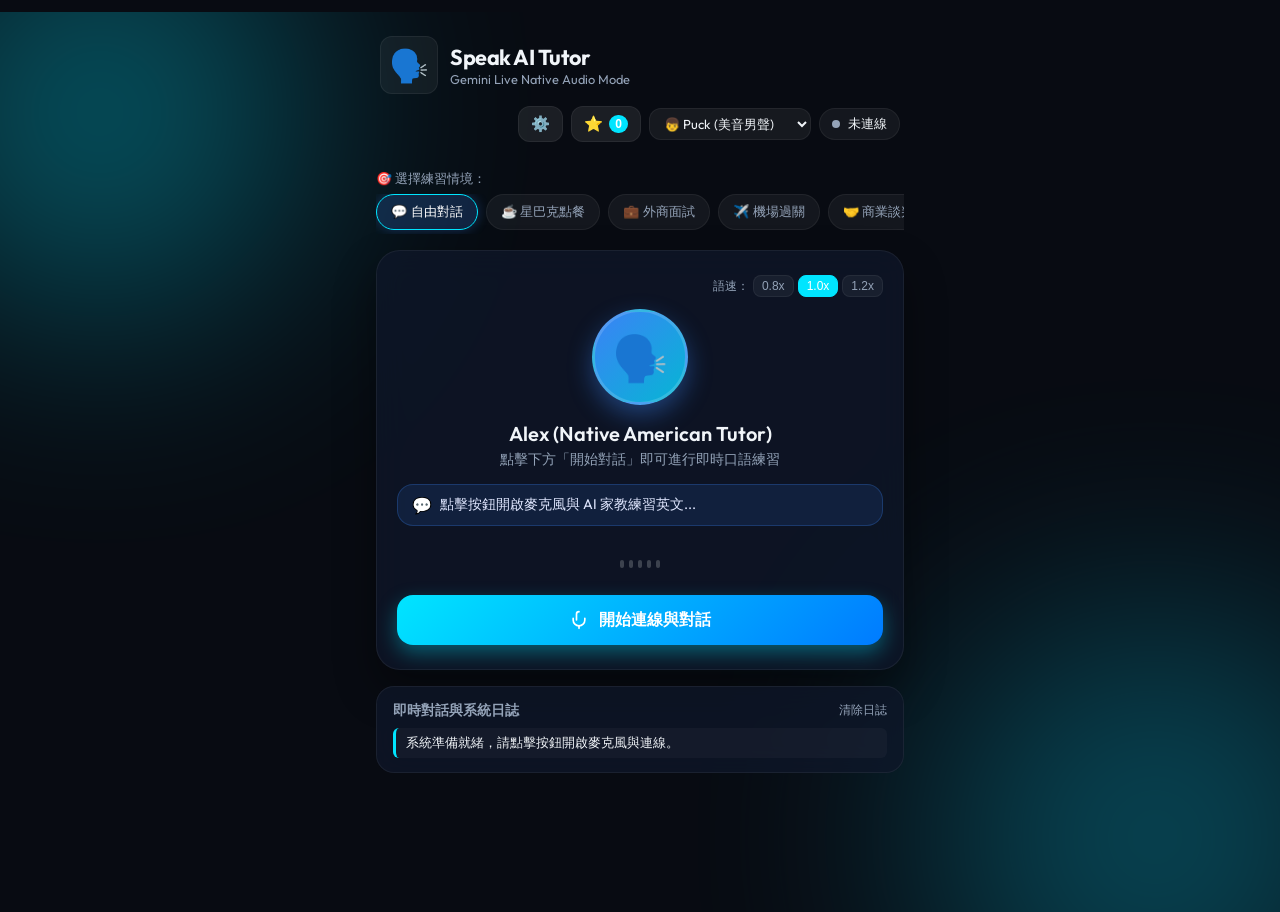
==== frontend/index.html @ 6828109a "1500" ====
<!DOCTYPE html>
<html lang="zh-TW">
<head>
    <meta charset="UTF-8">
    <meta name="viewport" content="width=device-width, initial-scale=1.0, maximum-scale=1.0, user-scalable=no">
    <title>Speak AI Tutor - Complete English Learning App</title>
    
    <!-- PWA Primary Meta Tags -->
    <meta name="theme-color" content="#6366f1">
    <meta name="description" content="全功能 Speak AI 英文家教 - 情境角色扮演、即時文法糾正卡片與單字庫">
    <link rel="manifest" href="manifest.json">
    <link rel="icon" type="image/svg+xml" href="icon.svg">
    
    <!-- iOS PWA Mobile Meta Tags -->
    <meta name="apple-mobile-web-app-capable" content="yes">
    <meta name="apple-mobile-web-app-status-bar-style" content="black-translucent">
    <meta name="apple-mobile-web-app-title" content="Speak AI">
    <link rel="apple-touch-icon" href="icon.svg">

    <!-- Google Fonts -->
    <link rel="preconnect" href="https://fonts.googleapis.com">
    <link rel="preconnect" href="https://fonts.gstatic.com" crossorigin>
    <link href="https://fonts.googleapis.com/css2?family=Outfit:wght@300;400;500;600;700&display=swap" rel="stylesheet">
    
    <link rel="stylesheet" href="speak_style_v2.css">
</head>
<body>
    <div class="background-decor">
        <div class="glow glow-1"></div>
        <div class="glow glow-2"></div>
    </div>

    <div class="app-container">
        <!-- Header -->
        <header class="app-header">
            <div class="logo-area">
                <div class="logo-icon">🗣️</div>
                <div>
                    <h1>Speak AI Tutor</h1>
                    <p class="subtitle">Gemini Live Native Audio Mode</p>
                </div>
            </div>
            
            <div class="header-right">
                <!-- Streak Flame Badge -->
                <div class="streak-badge" id="streakBadge" title="每日口說連勝紀錄">
                    🔥 <span class="streak-count" id="streakCount">0</span>
                </div>

                <!-- Settings Button (API Key & Model & Backend WS) -->
                <button id="openBackendSettingsBtn" class="icon-btn" title="API Key 與模型設定">
                    ⚙️
                </button>

                <!-- Saved Vocab Bank Trigger Button -->
                <button id="openVocabBtn" class="icon-btn" title="查看收藏單字片語庫">
                    ⭐ <span class="vocab-badge" id="vocabCount">0</span>
                </button>

                <!-- Voice Selector -->
                <select id="voiceSelect" class="voice-select" title="選擇 AI 家教聲線">
                    <option value="Puck">👦 Puck (美音男聲)</option>
                    <option value="Kore">👩 Kore (美音女聲)</option>
                    <option value="Aoede">👩‍🏫 Aoede (溫和女聲)</option>
                    <option value="Fenrir">🧔 Fenrir (渾厚男聲)</option>
                </select>

                <div class="status-badge" id="statusBadge">
                    <span class="status-dot"></span>
                    <span id="statusText">未連線</span>
                </div>
            </div>
        </header>

        <!-- Scenario Bar (Speak App Feature 1: Roleplay Scenarios) -->
        <section class="scenario-bar">
            <label class="section-label">🎯 選擇練習情境：</label>
            <div class="scenario-chips">
                <button class="chip active" data-scenario="freetalk">💬 自由對話</button>
                <button class="chip" data-scenario="starbucks">☕ 星巴克點餐</button>
                <button class="chip" data-scenario="interview">💼 外商面試</button>
                <button class="chip" data-scenario="airport">✈️ 機場過關</button>
                <button class="chip" data-scenario="business">🤝 商業談判</button>
            </div>
        </section>

        <!-- Main Voice Visualizer Card -->
        <main class="tutor-card">
            <div class="card-top-bar">
                <div class="speed-selector">
                    <span>語速：</span>
                    <button class="speed-btn" data-speed="0.8">0.8x</button>
                    <button class="speed-btn active" data-speed="1.0">1.0x</button>
                    <button class="speed-btn" data-speed="1.2">1.2x</button>
                </div>
            </div>

            <div class="avatar-wrapper">
                <div class="pulse-ring" id="pulseRing"></div>
                <div class="avatar-circle" id="avatarCircle">
                    <span class="avatar-emoji" id="avatarEmoji">🗣️</span>
                </div>
            </div>

            <div class="tutor-info">
                <h2 id="tutorName">Alex (Native American Tutor)</h2>
                <p id="tutorStatus">點擊下方「開始對話」即可進行即時口語練習</p>
            </div>

            <!-- Real-time Live Subtitle Banner -->
            <div class="caption-container" id="captionContainer">
                <div class="caption-bubble" id="captionBubble">
                    <span class="caption-icon">💬</span>
                    <span class="caption-text" id="captionText">點擊按鈕開啟麥克風與 AI 家教練習英文...</span>
                </div>
            </div>

            <!-- Grammar Correction Card Component (Speak App Feature 2: Real-time Correction) -->
            <div class="correction-card hidden" id="correctionCard">
                <div class="correction-header">
                    <span>🛠️ 文法與地道表達修復建議</span>
                    <button id="saveCorrectionBtn" class="btn-text">⭐ 收藏此卡片</button>
                </div>
                <div class="correction-body">
                    <div class="correction-row original">
                        <span class="label">原句：</span>
                        <span id="originalText">--</span>
                    </div>
                    <div class="correction-row corrected">
                        <span class="label">建議修正：</span>
                        <span id="correctedText">--</span>
                    </div>
                    <div class="correction-row explanation">
                        <span class="label">💡 說明：</span>
                        <span id="explanationText">--</span>
                    </div>
                </div>
            </div>

            <!-- Audio Wave Visualizer -->
            <div class="wave-visualizer">
                <div class="bar"></div>
                <div class="bar"></div>
                <div class="bar"></div>
                <div class="bar"></div>
                <div class="bar"></div>
            </div>

            <!-- Action Controls -->
            <div class="controls-area">
                <button id="toggleBtn" class="btn btn-primary">
                    <svg class="mic-icon" xmlns="http://www.w3.org/2000/svg" viewBox="0 0 24 24" fill="none" stroke="currentColor" stroke-width="2" stroke-linecap="round" stroke-linejoin="round">
                        <path d="M12 2a3 3 0 0 0-3 3v7a3 3 0 0 6 0V5a3 3 0 0 0-3-3z"/>
                        <path d="M19 10v2a7 7 0 0 1-14 0v-2"/>
                        <line x1="12" y1="19" x2="12" y2="22"/>
                    </svg>
                    <span id="btnText">開始連線與對話</span>
                </button>
            </div>
        </main>

        <!-- Dynamic Log / Live Feedback Sub-window -->
        <section class="log-card">
            <div class="log-header">
                <h3>即時對話與系統日誌</h3>
                <button id="clearLogBtn" class="btn-text">清除日誌</button>
            </div>
            <div class="log-content" id="logContent">
                <div class="log-item info">系統準備就緒，請點擊按鈕開啟麥克風與連線。</div>
            </div>
        </section>
    </div>

    <!-- Modal 1: Saved Vocab & Phrase Bank -->
    <div class="modal-overlay hidden" id="vocabModal">
        <div class="modal-card">
            <div class="modal-header">
                <h3>⭐ 我的單字與地道片語收藏庫</h3>
                <div style="display:flex; align-items:center; gap:8px;">
                    <button class="start-review-btn" id="startReviewBtn" title="開始間隔複習">📝 開始複習</button>
                    <button class="close-btn" id="closeVocabModalBtn">&times;</button>
                </div>
            </div>
            <div class="modal-body" id="vocabList">
                <div class="empty-state">尚無收藏卡片。可以在對話中點擊「⭐ 收藏此卡片」將重點句加入收藏庫。</div>
            </div>
        </div>
    </div>

    <!-- Modal 2: Post-Session Summary Report -->
    <div class="modal-overlay hidden" id="summaryModal">
        <div class="modal-card">
            <div class="modal-header">
                <h3>🎉 口語練習成績單與學習報告</h3>
                <button class="close-btn" id="closeSummaryModalBtn">&times;</button>
            </div>
            <div class="modal-body">
                <div class="stats-grid">
                    <div class="stat-box">
                        <div class="stat-num" id="statDuration">0:00</div>
                        <div class="stat-title">總說話時長</div>
                    </div>
                    <div class="stat-box">
                        <div class="stat-num" id="statTurns">0</div>
                        <div class="stat-title">對話輪次</div>
                    </div>
                    <div class="stat-box">
                        <div class="stat-num" id="statCorrections">0</div>
                        <div class="stat-title">修正建議</div>
                    </div>
                </div>

                <div class="report-section">
                    <h4>💡 綜合評價與建議</h4>
                    <p id="reportSummary">發音清晰，口語表達自然！建議多使用定冠詞與過去式態，持續保持練習。</p>
                </div>
            </div>
        </div>
    </div>

    <!-- Modal 3: Settings Modal (Gemini API Key, Model Selection & Custom Backend WS & API Test) -->
    <div class="modal-overlay hidden" id="backendSettingsModal">
        <div class="modal-card">
            <div class="modal-header">
                <h3>⚙️ Gemini API Key 與模型設定</h3>
                <button class="close-btn" id="closeBackendSettingsModalBtn">&times;</button>
            </div>
            <div class="modal-body">
                <div style="display:flex; flex-direction:column; gap:12px;">
                    <!-- Option 1: Direct Gemini API Key with Test Button & Model Selector -->
                    <div style="background:rgba(99,102,241,0.1); border:1px solid rgba(99,102,241,0.3); border-radius:12px; padding:12px;">
                        <h4 style="font-size:0.9rem; color:#e0e7ff; margin-bottom:6px;">🔑 方案一：直連 Gemini API Key (推薦 GitHub Pages)</h4>
                        <p style="font-size:0.8rem; color:var(--text-muted); margin-bottom:8px;">
                            填入您的 Gemini API Key 後，網頁即可直接與 Google Gemini Live API 進行無伺服器 WebSocket 雙向語音對話！
                        </p>
                        
                        <!-- Model Selector -->
                        <div style="margin-bottom:8px;">
                            <label style="font-size:0.78rem; color:var(--text-muted); display:block; margin-bottom:4px;">🤖 選擇 Gemini API 模型：</label>
                            <select id="geminiModelSelect" style="width:100%; padding:8px 10px; border-radius:8px; border:1px solid var(--card-border); background:rgba(22,28,45,0.9); color:#fff; font-family:inherit; font-size:0.85rem; outline:none; cursor:pointer;">
                                <option value="gemini-live-2.5-flash-native-audio">✨ gemini-live-2.5-flash-native-audio (推薦：Live API 即時語音專用)</option>
                                <option value="gemini-2.0-flash-live-001">⚡ gemini-2.0-flash-live-001</option>
                            </select>
                        </div>

                        <div style="display:flex; gap:8px;">
                            <input type="password" id="geminiApiKeyInput" placeholder="AIzaSy..." style="flex:1; padding:10px; border-radius:8px; border:1px solid var(--card-border); background:rgba(0,0,0,0.3); color:#fff; font-family:inherit; font-size:0.88rem; outline:none;" />
                            <button id="testApiKeyBtn" class="icon-btn" style="white-space:nowrap; background:rgba(99,102,241,0.3); border-color:var(--primary); color:#fff; font-weight:600;">
                                🧪 測試 Key
                            </button>
                        </div>
                        <div id="testApiResult" style="font-size:0.8rem; margin-top:6px; min-height:18px;"></div>
                    </div>

                    <!-- Option 2: Custom Backend WS URL -->
                    <div style="background:rgba(255,255,255,0.03); border:1px solid var(--card-border); border-radius:12px; padding:12px;">
                        <h4 style="font-size:0.9rem; color:#fff; margin-bottom:6px;">🌐 方案二：自訂 Python 中繼後端 URL (選填)</h4>
                        <p style="font-size:0.8rem; color:var(--text-muted); margin-bottom:8px;">
                            若您有部署 Python 後端 (如 Render / Railway)，可輸入 `wss://your-backend.onrender.com/ws`。
                        </p>
                        <input type="text" id="customWsUrlInput" placeholder="wss://your-backend.onrender.com/ws" style="width:100%; padding:10px; border-radius:8px; border:1px solid var(--card-border); background:rgba(0,0,0,0.3); color:#fff; font-family:inherit; font-size:0.88rem; outline:none;" />
                    </div>
                </div>

                <div style="display:flex; gap:10px; margin-top:14px;">
                    <button id="saveBackendWsBtn" class="btn btn-primary" style="padding:10px;">儲存設定</button>
                    <button id="resetBackendWsBtn" class="btn-text" style="color:var(--danger);">清除與重置</button>
                </div>
            </div>
        </div>
    </div>

    <!-- Modal 4: Review Quiz (SM-2 Spaced Repetition) -->
    <div class="modal-overlay hidden" id="reviewModal">
        <div class="modal-card">
            <div class="modal-header">
                <h3>📝 間隔複習 — Smart Review</h3>
                <button class="close-btn" id="closeReviewModalBtn">&times;</button>
            </div>
            <div class="modal-body">
                <div class="review-card" id="reviewCardArea">
                    <div class="review-prompt" id="reviewPrompt">載入中...</div>
                    <div class="review-hint" id="reviewHint"></div>
                    <div class="review-answer" id="reviewAnswer"></div>
                    <div class="review-actions" id="reviewActions">
                        <button class="review-btn show-answer" id="showAnswerBtn">👀 顯示答案</button>
                    </div>
                </div>
                <div class="review-progress">
                    <span id="reviewProgressText">0 / 0</span>
                    <div class="review-progress-bar">
                        <div class="review-progress-fill" id="reviewProgressFill" style="width:0%"></div>
                    </div>
                </div>
            </div>
        </div>
    </div>

    <script src="app.js?v=4"></script>
</body>
</html>
---- frontend/speak_style_v2.css ----
:root {
    --bg-dark: #080b12;
    --card-bg: rgba(15, 23, 42, 0.75);
    --card-border: rgba(255, 255, 255, 0.06);
    --primary: #00E5FF;
    --primary-hover: #00C4D9;
    --accent: #22c55e;
    --danger: #ef4444;
    --text-main: #f1f5f9;
    --text-muted: #94a3b8;
    --font: 'Outfit', sans-serif;
}

* {
    box-sizing: border-box;
    margin: 0;
    padding: 0;
}

body {
    font-family: var(--font);
    background-color: var(--bg-dark);
    color: var(--text-main);
    min-height: 100vh;
    display: flex;
    justify-content: center;
    align-items: flex-start;
    padding-top: 12px;
    padding-bottom: 24px;
    overflow-x: hidden;
    position: relative;
}

.background-decor {
    position: absolute;
    width: 100%;
    height: 100%;
    overflow: hidden;
    z-index: -1;
    pointer-events: none;
}

.glow {
    position: absolute;
    border-radius: 50%;
    filter: blur(120px);
    opacity: 0.35;
}

.glow-1 {
    width: 400px;
    height: 400px;
    background: #00E5FF;
    top: -100px;
    left: -100px;
}

.glow-2 {
    width: 450px;
    height: 450px;
    background: #06b6d4;
    bottom: -150px;
    right: -100px;
}

.app-container {
    width: 100%;
    max-width: 560px;
    padding: 16px;
    display: flex;
    flex-direction: column;
    gap: 16px;
    position: relative;
    z-index: 1;
}

.app-header {
    display: flex;
    justify-content: space-between;
    align-items: center;
    padding: 8px 4px;
    margin-bottom: 4px;
    width: 100%;
    flex-wrap: wrap;
    gap: 12px;
}

.logo-area {
    display: flex;
    align-items: center;
    gap: 12px;
    flex-shrink: 0;
    white-space: nowrap;
}

.logo-icon {
    font-size: 2rem;
    background: rgba(255, 255, 255, 0.05);
    padding: 8px;
    border-radius: 12px;
    border: 1px solid var(--card-border);
}

.app-header h1 {
    font-size: 1.35rem;
    font-weight: 700;
    letter-spacing: -0.5px;
}

.subtitle {
    font-size: 0.8rem;
    color: var(--text-muted);
}

.header-right {
    display: flex;
    align-items: center;
    gap: 8px;
    flex-wrap: wrap;
    justify-content: flex-end;
    flex-shrink: 0;
    width: 100%; /* FORCE TO NEXT LINE */
    position: relative;
    z-index: 9999; /* ENSURE CLICKABLE */
}

.icon-btn {
    background: rgba(255, 255, 255, 0.08);
    border: 1px solid var(--card-border);
    color: var(--text-main);
    padding: 8px 12px;
    border-radius: 12px;
    cursor: pointer;
    font-size: 0.95rem;
    display: flex;
    align-items: center;
    gap: 6px;
    transition: all 0.2s ease;
}

.icon-btn:hover {
    background: rgba(255, 255, 255, 0.16);
}

.vocab-badge {
    background: var(--primary);
    color: #fff;
    font-size: 0.75rem;
    font-weight: 700;
    padding: 2px 6px;
    border-radius: 10px;
}

.voice-select {
    background: rgba(255, 255, 255, 0.06);
    color: var(--text-main);
    border: 1px solid var(--card-border);
    padding: 6px 10px;
    border-radius: 12px;
    font-family: inherit;
    font-size: 0.82rem;
    outline: none;
    cursor: pointer;
}

.voice-select option {
    background: #161c2d;
    color: #fff;
}

.status-badge {
    display: flex;
    align-items: center;
    gap: 8px;
    background: rgba(255, 255, 255, 0.05);
    border: 1px solid var(--card-border);
    padding: 6px 12px;
    border-radius: 30px;
    font-size: 0.8rem;
}

.status-dot {
    width: 8px;
    height: 8px;
    border-radius: 50%;
    background-color: var(--text-muted);
}

.status-badge.connected .status-dot {
    background-color: var(--accent);
    box-shadow: 0 0 10px var(--accent);
}

.status-badge.connecting .status-dot {
    background-color: #f59e0b;
    animation: blink 1s infinite alternate;
}

.status-badge.speaking .status-dot {
    background-color: #3b82f6;
    box-shadow: 0 0 12px #3b82f6;
}

@keyframes blink {
    from { opacity: 0.3; }
    to { opacity: 1; }
}

.scenario-bar {
    display: flex;
    flex-direction: column;
    gap: 6px;
}

.section-label {
    font-size: 0.8rem;
    color: var(--text-muted);
    font-weight: 500;
}

.scenario-chips {
    display: flex;
    gap: 8px;
    overflow-x: auto;
    padding-bottom: 4px;
    scrollbar-width: none;
}

.scenario-chips::-webkit-scrollbar {
    display: none;
}

.chip {
    background: rgba(255, 255, 255, 0.05);
    border: 1px solid var(--card-border);
    color: var(--text-muted);
    padding: 8px 14px;
    border-radius: 20px;
    font-size: 0.82rem;
    white-space: nowrap;
    cursor: pointer;
    transition: all 0.2s ease;
}

.chip.active, .chip:hover {
    background: rgba(59, 130, 246, 0.2);
    border-color: var(--primary);
    color: #fff;
    box-shadow: 0 0 12px rgba(59, 130, 246, 0.3);
}

.tutor-card {
    background: var(--card-bg);
    backdrop-filter: blur(16px);
    border: 1px solid var(--card-border);
    border-radius: 24px;
    padding: 24px 20px;
    display: flex;
    flex-direction: column;
    align-items: center;
    text-align: center;
    box-shadow: 0 20px 40px rgba(0, 0, 0, 0.4);
    position: relative;
}

.card-top-bar {
    width: 100%;
    display: flex;
    justify-content: flex-end;
    margin-bottom: 12px;
}

.speed-selector {
    display: flex;
    align-items: center;
    gap: 4px;
    font-size: 0.75rem;
    color: var(--text-muted);
}

.speed-btn {
    background: rgba(255, 255, 255, 0.05);
    border: 1px solid var(--card-border);
    color: var(--text-muted);
    padding: 3px 8px;
    border-radius: 8px;
    font-size: 0.75rem;
    cursor: pointer;
}

.speed-btn.active {
    background: var(--primary);
    color: #fff;
    border-color: var(--primary);
}

.avatar-wrapper {
    position: relative;
    margin-bottom: 16px;
}

.avatar-circle {
    width: 96px;
    height: 96px;
    border-radius: 50%;
    background: linear-gradient(135deg, #3b82f6, #06b6d4);
    display: flex;
    justify-content: center;
    align-items: center;
    border: 3px solid rgba(255, 255, 255, 0.15);
    position: relative;
    z-index: 2;
    box-shadow: 0 10px 25px rgba(59, 130, 246, 0.4);
}

.avatar-emoji {
    font-size: 2.8rem;
}

.pulse-ring {
    position: absolute;
    top: -8px;
    left: -8px;
    right: -8px;
    bottom: -8px;
    border-radius: 50%;
    border: 2px solid var(--primary);
    opacity: 0;
    pointer-events: none;
    z-index: 1;
}

.pulse-ring.active {
    animation: pulse 2s infinite;
}

@keyframes pulse {
    0% { transform: scale(0.95); opacity: 0.8; }
    100% { transform: scale(1.4); opacity: 0; }
}

.tutor-info h2 {
    font-size: 1.25rem;
    font-weight: 600;
    margin-bottom: 4px;
}

.tutor-info p {
    font-size: 0.85rem;
    color: var(--text-muted);
}

.caption-container {
    width: 100%;
    margin-top: 14px;
    margin-bottom: 6px;
    min-height: 44px;
    display: flex;
    justify-content: center;
    align-items: center;
}

.caption-bubble {
    background: rgba(59, 130, 246, 0.12);
    border: 1px solid rgba(59, 130, 246, 0.25);
    padding: 10px 14px;
    border-radius: 16px;
    font-size: 0.88rem;
    color: #e0e7ff;
    display: flex;
    align-items: center;
    gap: 8px;
    width: 100%;
    text-align: left;
}

.caption-icon { font-size: 1rem; flex-shrink: 0; }
.caption-text { line-height: 1.4; word-break: break-word; }

.correction-card {
    width: 100%;
    margin: 10px 0;
    background: rgba(239, 68, 68, 0.08);
    border: 1px solid rgba(239, 68, 68, 0.25);
    border-radius: 14px;
    padding: 12px 14px;
    text-align: left;
}

.correction-card.hidden { display: none; }

.correction-header {
    display: flex;
    justify-content: space-between;
    align-items: center;
    font-size: 0.78rem;
    font-weight: 600;
    color: #fca5a5;
    margin-bottom: 6px;
}

.correction-body {
    display: flex;
    flex-direction: column;
    gap: 4px;
    font-size: 0.85rem;
}

.correction-row.original { color: #f87171; text-decoration: line-through; }
.correction-row.corrected { color: #34d399; font-weight: 500; }

.wave-visualizer {
    display: flex;
    align-items: center;
    gap: 5px;
    height: 30px;
    margin: 16px 0;
}

.wave-visualizer .bar {
    width: 4px;
    height: 8px;
    background-color: rgba(255, 255, 255, 0.2);
    border-radius: 4px;
    transition: height 0.15s ease, background-color 0.3s ease;
}

.wave-visualizer.active .bar {
    background-color: var(--primary);
    animation: wave 1.2s infinite ease-in-out alternate;
}

.wave-visualizer.active .bar:nth-child(1) { animation-delay: 0.1s; }
.wave-visualizer.active .bar:nth-child(2) { animation-delay: 0.3s; }
.wave-visualizer.active .bar:nth-child(3) { animation-delay: 0.5s; }
.wave-visualizer.active .bar:nth-child(4) { animation-delay: 0.2s; }
.wave-visualizer.active .bar:nth-child(5) { animation-delay: 0.4s; }

@keyframes wave {
    0% { height: 8px; }
    100% { height: 28px; }
}

.controls-area { width: 100%; }

.btn {
    width: 100%;
    padding: 14px 20px;
    border-radius: 16px;
    border: none;
    font-family: inherit;
    font-size: 1rem;
    font-weight: 600;
    cursor: pointer;
    display: flex;
    justify-content: center;
    align-items: center;
    gap: 10px;
    transition: all 0.25s ease;
}

.btn-primary {
    background: linear-gradient(135deg, #00E5FF, #007BFF);
    color: #fff;
    box-shadow: 0 8px 20px rgba(0, 229, 255, 0.35);
}

.btn-primary:hover {
    transform: translateY(-2px);
    box-shadow: 0 12px 25px rgba(0, 229, 255, 0.5);
}

.btn-danger {
    background: linear-gradient(135deg, var(--danger), #dc2626);
    color: #fff;
    box-shadow: 0 8px 20px rgba(239, 68, 68, 0.35);
}

.mic-icon { width: 20px; height: 20px; }

.log-card {
    background: var(--card-bg);
    backdrop-filter: blur(16px);
    border: 1px solid var(--card-border);
    border-radius: 18px;
    padding: 14px 16px;
}

.log-header {
    display: flex;
    justify-content: space-between;
    align-items: center;
    margin-bottom: 8px;
}

.log-header h3 {
    font-size: 0.88rem;
    font-weight: 600;
    color: var(--text-muted);
}

.btn-text {
    background: none;
    border: none;
    color: var(--text-muted);
    font-size: 0.78rem;
    cursor: pointer;
}

.btn-text:hover { color: var(--text-main); }

.log-content {
    max-height: 100px;
    overflow-y: auto;
    display: flex;
    flex-direction: column;
    gap: 6px;
    font-size: 0.82rem;
}

.log-content::-webkit-scrollbar { width: 5px; }
.log-content::-webkit-scrollbar-thumb { background: rgba(59, 130, 246, 0.4); border-radius: 3px; }

.log-item {
    padding: 6px 10px;
    border-radius: 6px;
    background: rgba(255, 255, 255, 0.03);
}

.log-item.info { border-left: 3px solid var(--primary); }
.log-item.success { border-left: 3px solid var(--accent); }
.log-item.error { border-left: 3px solid var(--danger); }

.modal-overlay {
    position: fixed;
    top: 0; left: 0; right: 0; bottom: 0;
    background: rgba(0, 0, 0, 0.7);
    backdrop-filter: blur(8px);
    z-index: 100;
    display: flex;
    justify-content: center;
    align-items: center;
    padding: 20px;
}

.modal-overlay.hidden { display: none; }

.modal-card {
    background: #161c2d;
    border: 1px solid var(--card-border);
    border-radius: 20px;
    width: 100%;
    max-width: 480px;
    max-height: 80vh;
    display: flex;
    flex-direction: column;
    box-shadow: 0 20px 50px rgba(0, 0, 0, 0.6);
}

.modal-header {
    padding: 16px 20px;
    border-bottom: 1px solid var(--card-border);
    display: flex;
    justify-content: space-between;
    align-items: center;
}

.modal-header h3 { font-size: 1.1rem; font-weight: 600; }
.close-btn { background: none; border: none; color: var(--text-muted); font-size: 1.5rem; cursor: pointer; }

.modal-body {
    padding: 20px;
    overflow-y: auto;
    display: flex;
    flex-direction: column;
    gap: 14px;
}

.stats-grid {
    display: grid;
    grid-template-columns: repeat(3, 1fr);
    gap: 10px;
}

.stat-box {
    background: rgba(255, 255, 255, 0.04);
    border: 1px solid var(--card-border);
    border-radius: 12px;
    padding: 12px;
    text-align: center;
}

.stat-num { font-size: 1.4rem; font-weight: 700; color: var(--primary); }
.stat-title { font-size: 0.75rem; color: var(--text-muted); margin-top: 4px; }

.report-section {
    background: rgba(59, 130, 246, 0.08);
    border-radius: 12px;
    padding: 14px;
}

.report-section h4 { font-size: 0.9rem; margin-bottom: 6px; color: #e0e7ff; }
.report-section p { font-size: 0.85rem; color: var(--text-muted); line-height: 1.5; }

.empty-state { text-align: center; color: var(--text-muted); padding: 20px; font-size: 0.88rem; }

/* Correction explanation row */
.correction-row.explanation {
    color: #fbbf24;
    font-style: italic;
    font-size: 0.83rem;
    line-height: 1.4;
    padding-top: 4px;
    border-top: 1px dashed rgba(251, 191, 36, 0.2);
    margin-top: 4px;
}

.correction-row .label {
    font-weight: 600;
    margin-right: 4px;
    white-space: nowrap;
}

/* Mastery badges */
.mastery-badge {
    display: inline-block;
    font-size: 0.7rem;
    font-weight: 600;
    padding: 2px 8px;
    border-radius: 10px;
    margin-left: 8px;
}

.mastery-learning {
    background: rgba(251, 191, 36, 0.2);
    color: #fbbf24;
    border: 1px solid rgba(251, 191, 36, 0.3);
}

.mastery-reviewing {
    background: rgba(59, 130, 246, 0.2);
    color: #60a5fa;
    border: 1px solid rgba(59, 130, 246, 0.3);
}

.mastery-mastered {
    background: rgba(34, 197, 94, 0.2);
    color: #4ade80;
    border: 1px solid rgba(34, 197, 94, 0.3);
}

.review-due-badge {
    font-size: 0.7rem;
    color: #f87171;
    margin-left: 6px;
}

/* Streak badge */
.streak-badge {
    display: flex;
    align-items: center;
    gap: 4px;
    background: linear-gradient(135deg, rgba(251, 146, 60, 0.2), rgba(239, 68, 68, 0.15));
    border: 1px solid rgba(251, 146, 60, 0.3);
    padding: 6px 12px;
    border-radius: 30px;
    font-size: 0.85rem;
    font-weight: 700;
    color: #fb923c;
    cursor: default;
    transition: all 0.3s ease;
}

.streak-badge:hover {
    box-shadow: 0 0 16px rgba(251, 146, 60, 0.3);
}

.streak-count {
    font-size: 0.9rem;
}

/* Review Quiz Modal */
.review-card {
    background: rgba(59, 130, 246, 0.08);
    border: 1px solid rgba(59, 130, 246, 0.2);
    border-radius: 16px;
    padding: 20px;
    text-align: center;
}

.review-prompt {
    font-size: 1rem;
    color: #fbbf24;
    font-weight: 500;
    margin-bottom: 8px;
    line-height: 1.5;
}

.review-hint {
    font-size: 0.85rem;
    color: var(--text-muted);
    margin-bottom: 16px;
}

.review-answer {
    font-size: 1.1rem;
    color: #22c55e;
    font-weight: 600;
    margin: 12px 0;
    padding: 12px;
    background: rgba(34, 197, 94, 0.1);
    border-radius: 10px;
    display: none;
}

.review-answer.visible {
    display: block;
}

.review-actions {
    display: flex;
    gap: 10px;
    justify-content: center;
    margin-top: 14px;
}

.review-btn {
    padding: 10px 24px;
    border-radius: 12px;
    border: none;
    font-family: inherit;
    font-size: 0.9rem;
    font-weight: 600;
    cursor: pointer;
    transition: all 0.2s ease;
}

.review-btn.show-answer {
    background: linear-gradient(135deg, #3b82f6, #06b6d4);
    color: #fff;
    width: 100%;
}

.review-btn.remembered {
    background: rgba(34, 197, 94, 0.2);
    color: #4ade80;
    border: 1px solid rgba(34, 197, 94, 0.3);
    flex: 1;
}

.review-btn.forgot {
    background: rgba(239, 68, 68, 0.2);
    color: #f87171;
    border: 1px solid rgba(239, 68, 68, 0.3);
    flex: 1;
}

.review-btn:hover {
    transform: translateY(-1px);
}

.review-progress {
    font-size: 0.8rem;
    color: var(--text-muted);
    text-align: center;
    margin-top: 10px;
}

.review-progress-bar {
    width: 100%;
    height: 4px;
    background: rgba(255, 255, 255, 0.08);
    border-radius: 2px;
    margin-top: 6px;
    overflow: hidden;
}

.review-progress-fill {
    height: 100%;
    background: linear-gradient(90deg, #3b82f6, #22c55e);
    border-radius: 2px;
    transition: width 0.3s ease;
}

.start-review-btn {
    background: linear-gradient(135deg, #3b82f6, #06b6d4);
    color: #fff;
    border: none;
    padding: 6px 14px;
    border-radius: 10px;
    font-family: inherit;
    font-size: 0.8rem;
    font-weight: 600;
    cursor: pointer;
    transition: all 0.2s ease;
}

.start-review-btn:hover {
    transform: translateY(-1px);
    box-shadow: 0 4px 12px rgba(59, 130, 246, 0.3);
}

.start-review-btn:disabled {
    opacity: 0.4;
    cursor: not-allowed;
    transform: none;
}

.vocab-card-meta {
    display: flex;
    align-items: center;
    flex-wrap: wrap;
    gap: 4px;
    font-size: 0.75rem;
    color: var(--text-muted);
    margin-top: 6px;
}
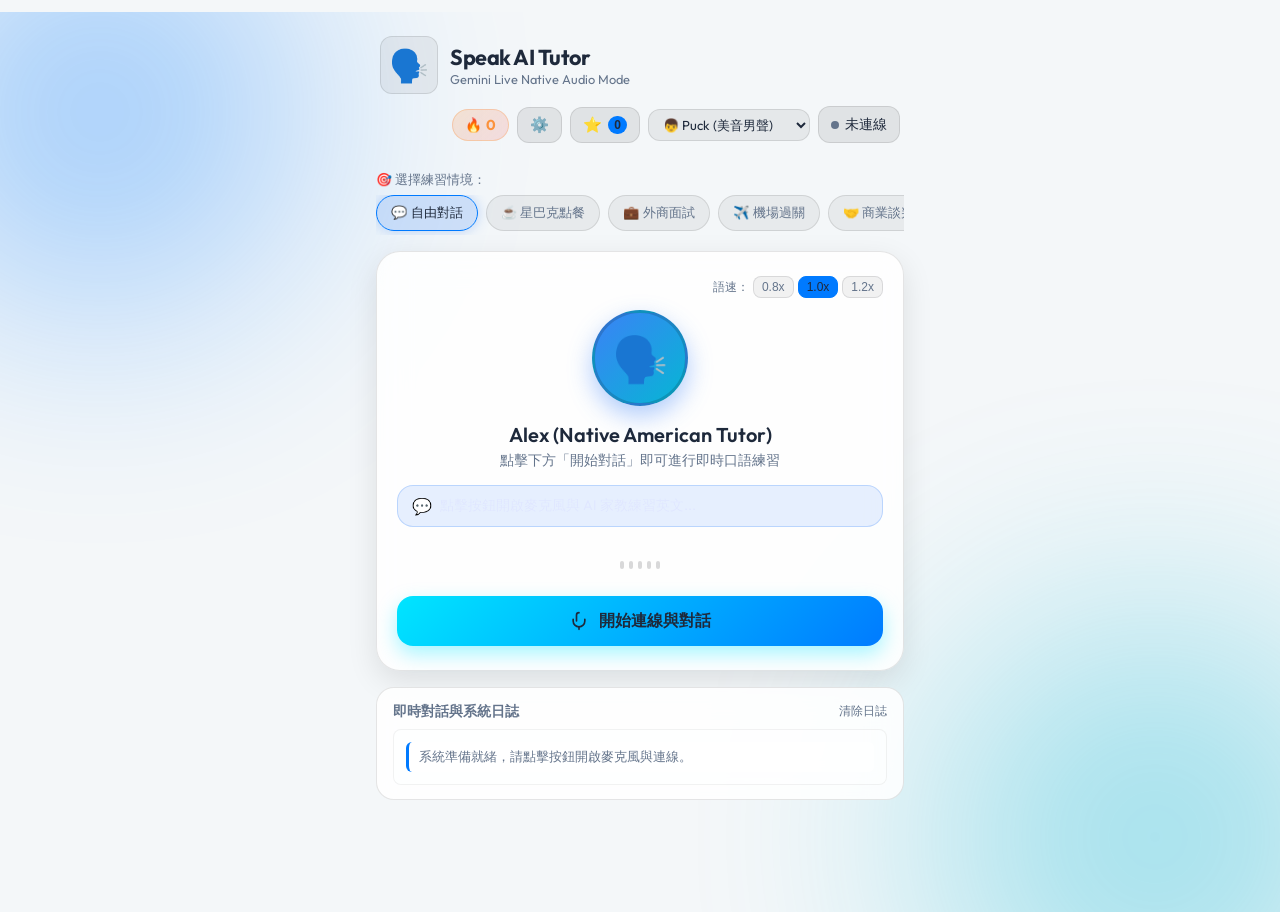
==== commit 9b3f5d6e: "Fix log panel background color in light theme" ====
--- a/frontend/index.html
+++ b/frontend/index.html
@@ -22,7 +22,7 @@
     <link rel="preconnect" href="https://fonts.gstatic.com" crossorigin>
     <link href="https://fonts.googleapis.com/css2?family=Outfit:wght@300;400;500;600;700&display=swap" rel="stylesheet">
     
-    <link rel="stylesheet" href="speak_style_v2.css">
+    <link rel="stylesheet" href="speak_style_v2.css?v=18">
 </head>
 <body>
     <div class="background-decor">
@@ -229,7 +229,7 @@
                 <div style="display:flex; flex-direction:column; gap:12px;">
                     <!-- Option 1: Direct Gemini API Key with Test Button & Model Selector -->
                     <div style="background:rgba(99,102,241,0.1); border:1px solid rgba(99,102,241,0.3); border-radius:12px; padding:12px;">
-                        <h4 style="font-size:0.9rem; color:#e0e7ff; margin-bottom:6px;">🔑 方案一：直連 Gemini API Key (推薦 GitHub Pages)</h4>
+                        <h4 style="font-size:0.9rem; color:#1e293b; margin-bottom:6px;">🔑 方案一：直連 Gemini API Key (推薦 GitHub Pages)</h4>
                         <p style="font-size:0.8rem; color:var(--text-muted); margin-bottom:8px;">
                             填入您的 Gemini API Key 後，網頁即可直接與 Google Gemini Live API 進行無伺服器 WebSocket 雙向語音對話！
                         </p>
@@ -237,15 +237,17 @@
                         <!-- Model Selector -->
                         <div style="margin-bottom:8px;">
                             <label style="font-size:0.78rem; color:var(--text-muted); display:block; margin-bottom:4px;">🤖 選擇 Gemini API 模型：</label>
-                            <select id="geminiModelSelect" style="width:100%; padding:8px 10px; border-radius:8px; border:1px solid var(--card-border); background:rgba(22,28,45,0.9); color:#fff; font-family:inherit; font-size:0.85rem; outline:none; cursor:pointer;">
-                                <option value="gemini-live-2.5-flash-native-audio">✨ gemini-live-2.5-flash-native-audio (推薦：Live API 即時語音專用)</option>
+                            <select id="geminiModelSelect" style="width:100%; padding:8px 10px; border-radius:8px; border:1px solid var(--card-border); background:rgba(255,255,255,0.9); color:#1e293b; font-family:inherit; font-size:0.85rem; outline:none; cursor:pointer;">
+                                <option value="gemini-2.5-flash">🚀 gemini-2.5-flash (推薦)</option>
+                                <option value="gemini-3.5-flash">🔥 gemini-3.5-flash</option>
+                                <option value="gemini-2.0-flash">✨ gemini-2.0-flash</option>
                                 <option value="gemini-2.0-flash-live-001">⚡ gemini-2.0-flash-live-001</option>
                             </select>
                         </div>
 
                         <div style="display:flex; gap:8px;">
-                            <input type="password" id="geminiApiKeyInput" placeholder="AIzaSy..." style="flex:1; padding:10px; border-radius:8px; border:1px solid var(--card-border); background:rgba(0,0,0,0.3); color:#fff; font-family:inherit; font-size:0.88rem; outline:none;" />
-                            <button id="testApiKeyBtn" class="icon-btn" style="white-space:nowrap; background:rgba(99,102,241,0.3); border-color:var(--primary); color:#fff; font-weight:600;">
+                            <input type="password" id="geminiApiKeyInput" placeholder="AIzaSy..." style="flex:1; padding:10px; border-radius:8px; border:1px solid var(--card-border); background:rgba(0,0,0,0.05); color:#1e293b; font-family:inherit; font-size:0.88rem; outline:none;" />
+                            <button id="testApiKeyBtn" class="icon-btn" style="white-space:nowrap; background:rgba(99,102,241,0.3); border-color:var(--primary); color:#1e293b; font-weight:600;">
                                 🧪 測試 Key
                             </button>
                         </div>
@@ -254,11 +256,11 @@
 
                     <!-- Option 2: Custom Backend WS URL -->
                     <div style="background:rgba(255,255,255,0.03); border:1px solid var(--card-border); border-radius:12px; padding:12px;">
-                        <h4 style="font-size:0.9rem; color:#fff; margin-bottom:6px;">🌐 方案二：自訂 Python 中繼後端 URL (選填)</h4>
+                        <h4 style="font-size:0.9rem; color:#1e293b; margin-bottom:6px;">🌐 方案二：自訂 Python 中繼後端 URL (選填)</h4>
                         <p style="font-size:0.8rem; color:var(--text-muted); margin-bottom:8px;">
                             若您有部署 Python 後端 (如 Render / Railway)，可輸入 `wss://your-backend.onrender.com/ws`。
                         </p>
-                        <input type="text" id="customWsUrlInput" placeholder="wss://your-backend.onrender.com/ws" style="width:100%; padding:10px; border-radius:8px; border:1px solid var(--card-border); background:rgba(0,0,0,0.3); color:#fff; font-family:inherit; font-size:0.88rem; outline:none;" />
+                        <input type="text" id="customWsUrlInput" placeholder="wss://your-backend.onrender.com/ws" style="width:100%; padding:10px; border-radius:8px; border:1px solid var(--card-border); background:rgba(0,0,0,0.05); color:#1e293b; font-family:inherit; font-size:0.88rem; outline:none;" />
                     </div>
                 </div>
 
@@ -296,6 +298,7 @@
         </div>
     </div>
 
-    <script src="app.js?v=4"></script>
+    <script src="app.js?v=18"></script>
 </body>
 </html>
+
--- a/frontend/speak_style_v2.css
+++ b/frontend/speak_style_v2.css
@@ -1,13 +1,13 @@
-:root {
-    --bg-dark: #080b12;
-    --card-bg: rgba(15, 23, 42, 0.75);
-    --card-border: rgba(255, 255, 255, 0.06);
-    --primary: #00E5FF;
-    --primary-hover: #00C4D9;
+﻿:root {
+    --bg-dark: #f4f7f9;
+    --card-bg: rgba(255, 255, 255, 0.85);
+    --card-border: rgba(0, 0, 0, 0.1);
+    --primary: #007AFF;
+    --primary-hover: #0056b3;
     --accent: #22c55e;
     --danger: #ef4444;
-    --text-main: #f1f5f9;
-    --text-muted: #94a3b8;
+    --text-main: #1e293b;
+    --text-muted: #64748b;
     --font: 'Outfit', sans-serif;
 }
 
@@ -50,7 +50,7 @@
 .glow-1 {
     width: 400px;
     height: 400px;
-    background: #00E5FF;
+    background: #007AFF;
     top: -100px;
     left: -100px;
 }
@@ -95,7 +95,7 @@
 
 .logo-icon {
     font-size: 2rem;
-    background: rgba(255, 255, 255, 0.05);
+    background: rgba(0, 0, 0, 0.05);
     padding: 8px;
     border-radius: 12px;
     border: 1px solid var(--card-border);
@@ -124,8 +124,45 @@
     z-index: 9999; /* ENSURE CLICKABLE */
 }
 
+.status-badge {
+    background: rgba(0, 0, 0, 0.08);
+    border: 1px solid var(--card-border);
+    color: var(--text-main);
+    padding: 8px 12px;
+    border-radius: 12px;
+    font-size: 0.85rem;
+    display: flex;
+    align-items: center;
+    gap: 6px;
+    transition: all 0.3s ease;
+}
+
+.status-dot {
+    width: 8px;
+    height: 8px;
+    border-radius: 50%;
+    background-color: var(--text-muted);
+    transition: all 0.3s ease;
+}
+
+.status-badge.status-connected {
+    border-color: rgba(0, 229, 255, 0.3);
+    background: rgba(0, 229, 255, 0.05);
+}
+
+.status-badge.status-connected .status-dot {
+    background-color: var(--primary);
+    box-shadow: 0 0 8px var(--primary);
+    animation: pulse-dot 1.5s infinite alternate;
+}
+
+@keyframes pulse-dot {
+    0% { opacity: 0.6; box-shadow: 0 0 4px var(--primary); }
+    100% { opacity: 1; box-shadow: 0 0 12px var(--primary); }
+}
+
 .icon-btn {
-    background: rgba(255, 255, 255, 0.08);
+    background: rgba(0, 0, 0, 0.08);
     border: 1px solid var(--card-border);
     color: var(--text-main);
     padding: 8px 12px;
@@ -139,12 +176,12 @@
 }
 
 .icon-btn:hover {
-    background: rgba(255, 255, 255, 0.16);
+    background: rgba(0, 0, 0, 0.12);
 }
 
 .vocab-badge {
     background: var(--primary);
-    color: #fff;
+    color: var(--text-main);
     font-size: 0.75rem;
     font-weight: 700;
     padding: 2px 6px;
@@ -152,7 +189,7 @@
 }
 
 .voice-select {
-    background: rgba(255, 255, 255, 0.06);
+    background: rgba(0, 0, 0, 0.06);
     color: var(--text-main);
     border: 1px solid var(--card-border);
     padding: 6px 10px;
@@ -165,40 +202,7 @@
 
 .voice-select option {
     background: #161c2d;
-    color: #fff;
-}
-
-.status-badge {
-    display: flex;
-    align-items: center;
-    gap: 8px;
-    background: rgba(255, 255, 255, 0.05);
-    border: 1px solid var(--card-border);
-    padding: 6px 12px;
-    border-radius: 30px;
-    font-size: 0.8rem;
-}
-
-.status-dot {
-    width: 8px;
-    height: 8px;
-    border-radius: 50%;
-    background-color: var(--text-muted);
-}
-
-.status-badge.connected .status-dot {
-    background-color: var(--accent);
-    box-shadow: 0 0 10px var(--accent);
-}
-
-.status-badge.connecting .status-dot {
-    background-color: #f59e0b;
-    animation: blink 1s infinite alternate;
-}
-
-.status-badge.speaking .status-dot {
-    background-color: #3b82f6;
-    box-shadow: 0 0 12px #3b82f6;
+    color: var(--text-main);
 }
 
 @keyframes blink {
@@ -230,8 +234,29 @@
     display: none;
 }
 
+.log-content {
+    background: rgba(255, 255, 255, 0.3); border: 1px solid rgba(0,0,0,0.05);
+    padding: 12px;
+    border-radius: 8px;
+    font-size: 0.85rem;
+    color: var(--text-muted);
+    max-height: 150px;
+    overflow-y: auto;
+    font-family: monospace;
+    white-space: pre-wrap;
+    transition: max-height 0.3s ease, padding 0.3s ease, opacity 0.3s ease;
+}
+
+.log-content.collapsed {
+    max-height: 0;
+    padding-top: 0;
+    padding-bottom: 0;
+    opacity: 0;
+    overflow: hidden;
+}
+
 .chip {
-    background: rgba(255, 255, 255, 0.05);
+    background: rgba(0, 0, 0, 0.05);
     border: 1px solid var(--card-border);
     color: var(--text-muted);
     padding: 8px 14px;
@@ -245,7 +270,7 @@
 .chip.active, .chip:hover {
     background: rgba(59, 130, 246, 0.2);
     border-color: var(--primary);
-    color: #fff;
+    color: var(--text-main);
     box-shadow: 0 0 12px rgba(59, 130, 246, 0.3);
 }
 
@@ -259,7 +284,7 @@
     flex-direction: column;
     align-items: center;
     text-align: center;
-    box-shadow: 0 20px 40px rgba(0, 0, 0, 0.4);
+    box-shadow: 0 10px 30px rgba(0, 0, 0, 0.1);
     position: relative;
 }
 
@@ -279,7 +304,7 @@
 }
 
 .speed-btn {
-    background: rgba(255, 255, 255, 0.05);
+    background: rgba(0, 0, 0, 0.05);
     border: 1px solid var(--card-border);
     color: var(--text-muted);
     padding: 3px 8px;
@@ -290,7 +315,7 @@
 
 .speed-btn.active {
     background: var(--primary);
-    color: #fff;
+    color: var(--text-main);
     border-color: var(--primary);
 }
 
@@ -307,7 +332,7 @@
     display: flex;
     justify-content: center;
     align-items: center;
-    border: 3px solid rgba(255, 255, 255, 0.15);
+    border: 3px solid rgba(0, 0, 0, 0.15);
     position: relative;
     z-index: 2;
     box-shadow: 0 10px 25px rgba(59, 130, 246, 0.4);
@@ -420,7 +445,7 @@
 .wave-visualizer .bar {
     width: 4px;
     height: 8px;
-    background-color: rgba(255, 255, 255, 0.2);
+    background-color: rgba(0, 0, 0, 0.15);
     border-radius: 4px;
     transition: height 0.15s ease, background-color 0.3s ease;
 }
@@ -461,7 +486,7 @@
 
 .btn-primary {
     background: linear-gradient(135deg, #00E5FF, #007BFF);
-    color: #fff;
+    color: var(--text-main);
     box-shadow: 0 8px 20px rgba(0, 229, 255, 0.35);
 }
 
@@ -472,7 +497,7 @@
 
 .btn-danger {
     background: linear-gradient(135deg, var(--danger), #dc2626);
-    color: #fff;
+    color: var(--text-main);
     box-shadow: 0 8px 20px rgba(239, 68, 68, 0.35);
 }
 
@@ -524,7 +549,7 @@
 .log-item {
     padding: 6px 10px;
     border-radius: 6px;
-    background: rgba(255, 255, 255, 0.03);
+    background: rgba(255, 255, 255, 0.6);
 }
 
 .log-item.info { border-left: 3px solid var(--primary); }
@@ -554,7 +579,7 @@
     max-height: 80vh;
     display: flex;
     flex-direction: column;
-    box-shadow: 0 20px 50px rgba(0, 0, 0, 0.6);
+    box-shadow: 0 15px 40px rgba(0, 0, 0, 0.15);
 }
 
 .modal-header {
@@ -583,7 +608,7 @@
 }
 
 .stat-box {
-    background: rgba(255, 255, 255, 0.04);
+    background: rgba(0, 0, 0, 0.04);
     border: 1px solid var(--card-border);
     border-radius: 12px;
     padding: 12px;
@@ -737,7 +762,7 @@
 
 .review-btn.show-answer {
     background: linear-gradient(135deg, #3b82f6, #06b6d4);
-    color: #fff;
+    color: var(--text-main);
     width: 100%;
 }
 
@@ -769,7 +794,7 @@
 .review-progress-bar {
     width: 100%;
     height: 4px;
-    background: rgba(255, 255, 255, 0.08);
+    background: rgba(0, 0, 0, 0.08);
     border-radius: 2px;
     margin-top: 6px;
     overflow: hidden;
@@ -784,7 +809,7 @@
 
 .start-review-btn {
     background: linear-gradient(135deg, #3b82f6, #06b6d4);
-    color: #fff;
+    color: var(--text-main);
     border: none;
     padding: 6px 14px;
     border-radius: 10px;
@@ -815,3 +840,5 @@
     color: var(--text-muted);
     margin-top: 6px;
 }
+
+
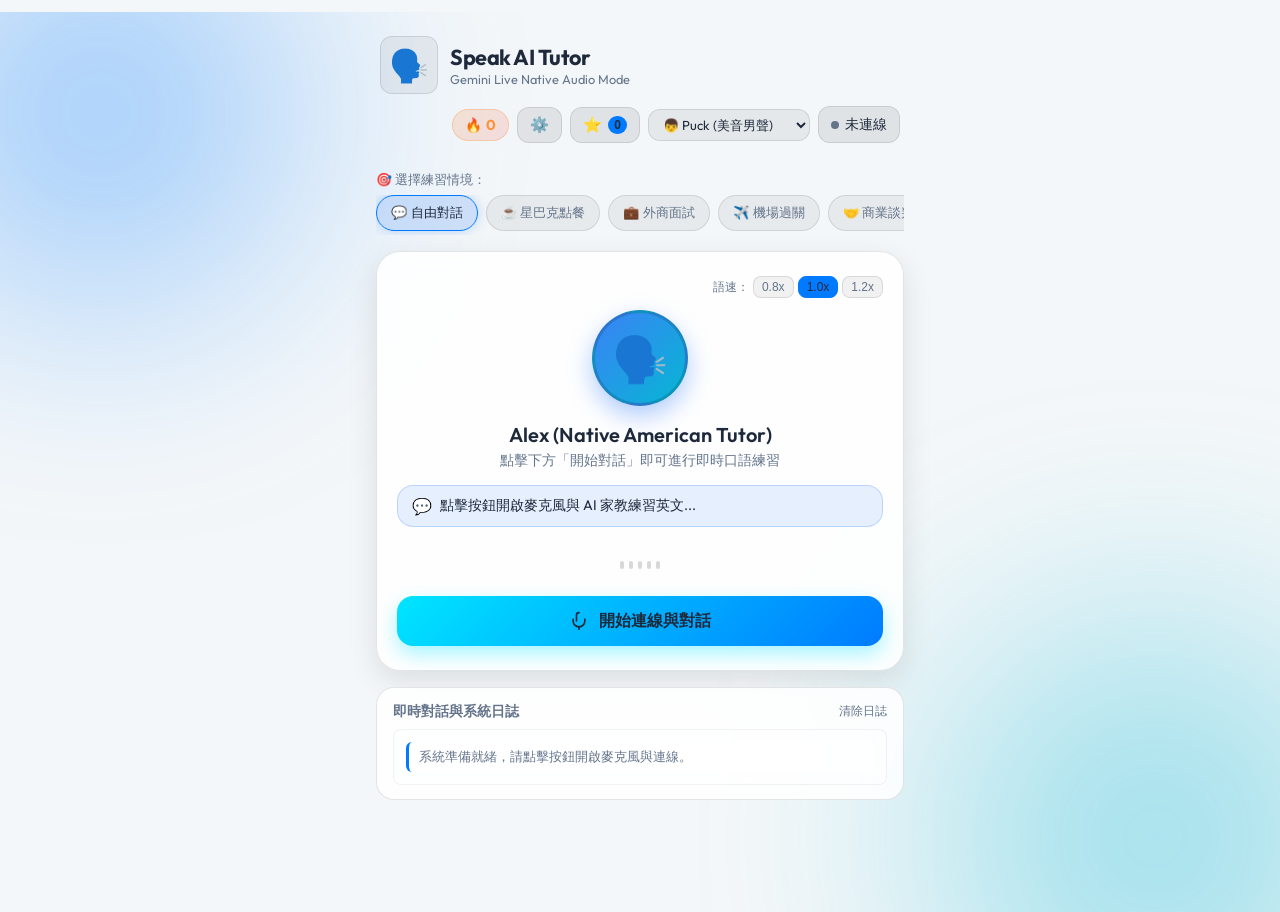
==== commit 54d6cae8: "Fix dark modal card background in light theme" ====
--- a/frontend/index.html
+++ b/frontend/index.html
@@ -22,7 +22,7 @@
     <link rel="preconnect" href="https://fonts.gstatic.com" crossorigin>
     <link href="https://fonts.googleapis.com/css2?family=Outfit:wght@300;400;500;600;700&display=swap" rel="stylesheet">
     
-    <link rel="stylesheet" href="speak_style_v2.css?v=18">
+    <link rel="stylesheet" href="speak_style_v2.css?v=21">
 </head>
 <body>
     <div class="background-decor">
@@ -238,10 +238,10 @@
                         <div style="margin-bottom:8px;">
                             <label style="font-size:0.78rem; color:var(--text-muted); display:block; margin-bottom:4px;">🤖 選擇 Gemini API 模型：</label>
                             <select id="geminiModelSelect" style="width:100%; padding:8px 10px; border-radius:8px; border:1px solid var(--card-border); background:rgba(255,255,255,0.9); color:#1e293b; font-family:inherit; font-size:0.85rem; outline:none; cursor:pointer;">
-                                <option value="gemini-2.5-flash">🚀 gemini-2.5-flash (推薦)</option>
-                                <option value="gemini-3.5-flash">🔥 gemini-3.5-flash</option>
-                                <option value="gemini-2.0-flash">✨ gemini-2.0-flash</option>
-                                <option value="gemini-2.0-flash-live-001">⚡ gemini-2.0-flash-live-001</option>
+                                <option value="gemini-2.0-flash">🚀 gemini-2.0-flash (推薦)</option>
+                                <option value="gemini-2.0-flash-lite">⚡ gemini-2.0-flash-lite</option>
+                                <option value="gemini-1.5-flash">✨ gemini-1.5-flash</option>
+                                <option value="gemini-1.5-pro">🧠 gemini-1.5-pro</option>
                             </select>
                         </div>
 
@@ -298,7 +298,7 @@
         </div>
     </div>
 
-    <script src="app.js?v=18"></script>
+    <script src="app.js?v=21"></script>
 </body>
 </html>
 
--- a/frontend/speak_style_v2.css
+++ b/frontend/speak_style_v2.css
@@ -201,7 +201,7 @@
 }
 
 .voice-select option {
-    background: #161c2d;
+    background: #ffffff;
     color: var(--text-main);
 }
 
@@ -391,7 +391,7 @@
     padding: 10px 14px;
     border-radius: 16px;
     font-size: 0.88rem;
-    color: #e0e7ff;
+    color: #1e293b;
     display: flex;
     align-items: center;
     gap: 8px;
@@ -431,8 +431,8 @@
     font-size: 0.85rem;
 }
 
-.correction-row.original { color: #f87171; text-decoration: line-through; }
-.correction-row.corrected { color: #34d399; font-weight: 500; }
+.correction-row.original { color: #ef4444; text-decoration: line-through; }
+.correction-row.corrected { color: #22c55e; font-weight: 500; }
 
 .wave-visualizer {
     display: flex;
@@ -571,7 +571,7 @@
 .modal-overlay.hidden { display: none; }
 
 .modal-card {
-    background: #161c2d;
+    background: #ffffff;
     border: 1px solid var(--card-border);
     border-radius: 20px;
     width: 100%;
@@ -624,7 +624,7 @@
     padding: 14px;
 }
 
-.report-section h4 { font-size: 0.9rem; margin-bottom: 6px; color: #e0e7ff; }
+.report-section h4 { font-size: 0.9rem; margin-bottom: 6px; color: #1e293b; }
 .report-section p { font-size: 0.85rem; color: var(--text-muted); line-height: 1.5; }
 
 .empty-state { text-align: center; color: var(--text-muted); padding: 20px; font-size: 0.88rem; }
@@ -664,7 +664,7 @@
 
 .mastery-reviewing {
     background: rgba(59, 130, 246, 0.2);
-    color: #60a5fa;
+    color: #3b82f6;
     border: 1px solid rgba(59, 130, 246, 0.3);
 }
 
@@ -676,7 +676,7 @@
 
 .review-due-badge {
     font-size: 0.7rem;
-    color: #f87171;
+    color: #ef4444;
     margin-left: 6px;
 }
 
@@ -775,7 +775,7 @@
 
 .review-btn.forgot {
     background: rgba(239, 68, 68, 0.2);
-    color: #f87171;
+    color: #ef4444;
     border: 1px solid rgba(239, 68, 68, 0.3);
     flex: 1;
 }
@@ -842,3 +842,4 @@
 }
 
 
+
